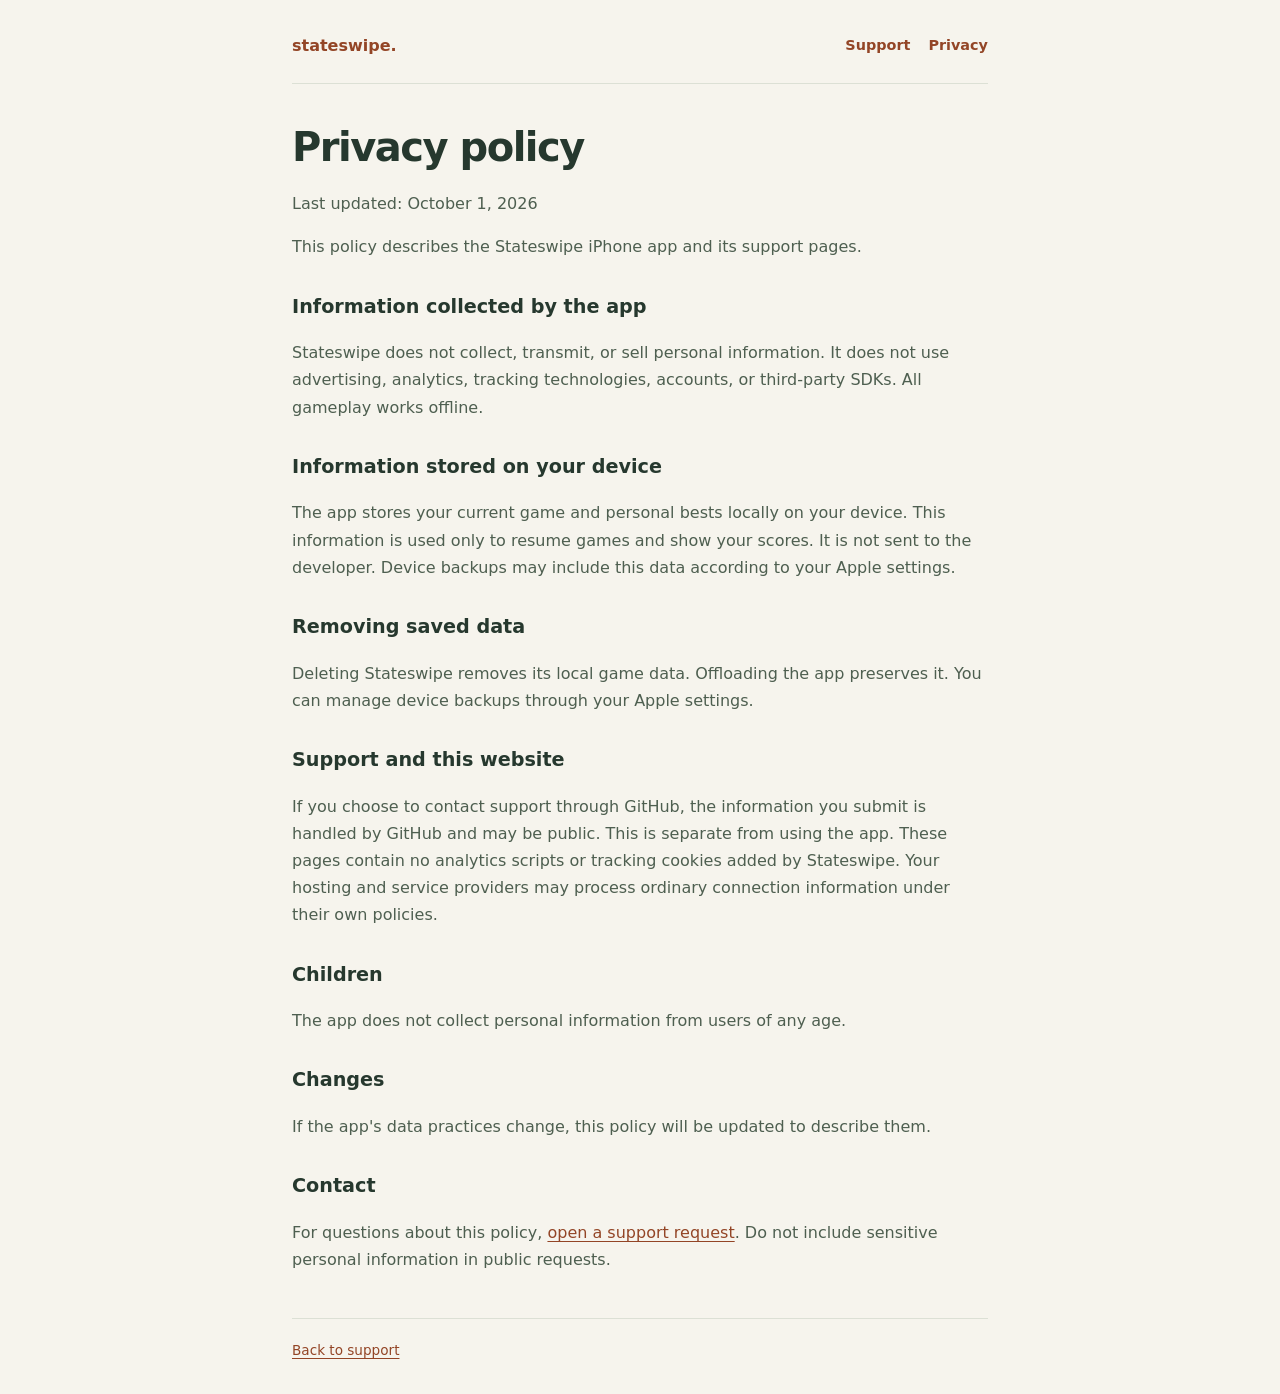
==== docs/privacy.html @ 34044676 "My existing Xcode work" ====
<!doctype html><html lang="en"><head><meta charset="utf-8"><meta name="viewport" content="width=device-width,initial-scale=1"><title>Stateswipe Privacy Policy</title><meta name="description" content="Stateswipe works offline and does not collect personal data."><link rel="stylesheet" href="site.css"></head><body><header><a href="index.html">stateswipe.</a><nav aria-label="Main"><a href="index.html">Support</a><a href="privacy.html" aria-current="page">Privacy</a></nav></header><main><h1>Privacy policy</h1><p>Last updated: October 1, 2026</p><p>This policy describes the Stateswipe iPhone app and its support pages.</p><h2>Information collected by the app</h2><p>Stateswipe does not collect, transmit, or sell personal information. It does not use advertising, analytics, tracking technologies, accounts, or third-party SDKs. All gameplay works offline.</p><h2>Information stored on your device</h2><p>The app stores your current game and personal bests locally on your device. This information is used only to resume games and show your scores. It is not sent to the developer. Device backups may include this data according to your Apple settings.</p><h2>Removing saved data</h2><p>Deleting Stateswipe removes its local game data. Offloading the app preserves it. You can manage device backups through your Apple settings.</p><h2>Support and this website</h2><p>If you choose to contact support through GitHub, the information you submit is handled by GitHub and may be public. This is separate from using the app. These pages contain no analytics scripts or tracking cookies added by Stateswipe. Your hosting and service providers may process ordinary connection information under their own policies.</p><h2>Children</h2><p>The app does not collect personal information from users of any age.</p><h2>Changes</h2><p>If the app's data practices change, this policy will be updated to describe them.</p><h2>Contact</h2><p>For questions about this policy, <a href="https://github.com/riverdevprojects/state-swipe/issues/new">open a support request</a>. Do not include sensitive personal information in public requests.</p></main><footer><a href="index.html">Back to support</a></footer></body></html>
---- docs/site.css ----
:root{color-scheme:light;font-family:system-ui,-apple-system,sans-serif;color:#26382e;background:#f6f4ed}*{box-sizing:border-box}body{max-width:740px;margin:0 auto;padding:32px 22px;line-height:1.7}header{display:flex;gap:20px;align-items:center;justify-content:space-between;padding-bottom:24px;border-bottom:1px solid #dce0d5}header a{font-weight:700;text-decoration:none}nav{display:flex;gap:18px;font-size:.9rem}a{color:#934526;text-underline-offset:3px}a:focus-visible{outline:3px solid #df5c36;outline-offset:5px}h1{font-size:2.5rem;line-height:1.15;letter-spacing:-1.5px;margin:40px 0 20px}h2{font-size:1.2rem;margin-top:30px}p,li{color:#4e5f50}footer{margin-top:45px;padding-top:20px;border-top:1px solid #dce0d5;font-size:.85rem}.note{padding:18px;background:white;border:1px solid #e0e4d8;border-radius:14px}
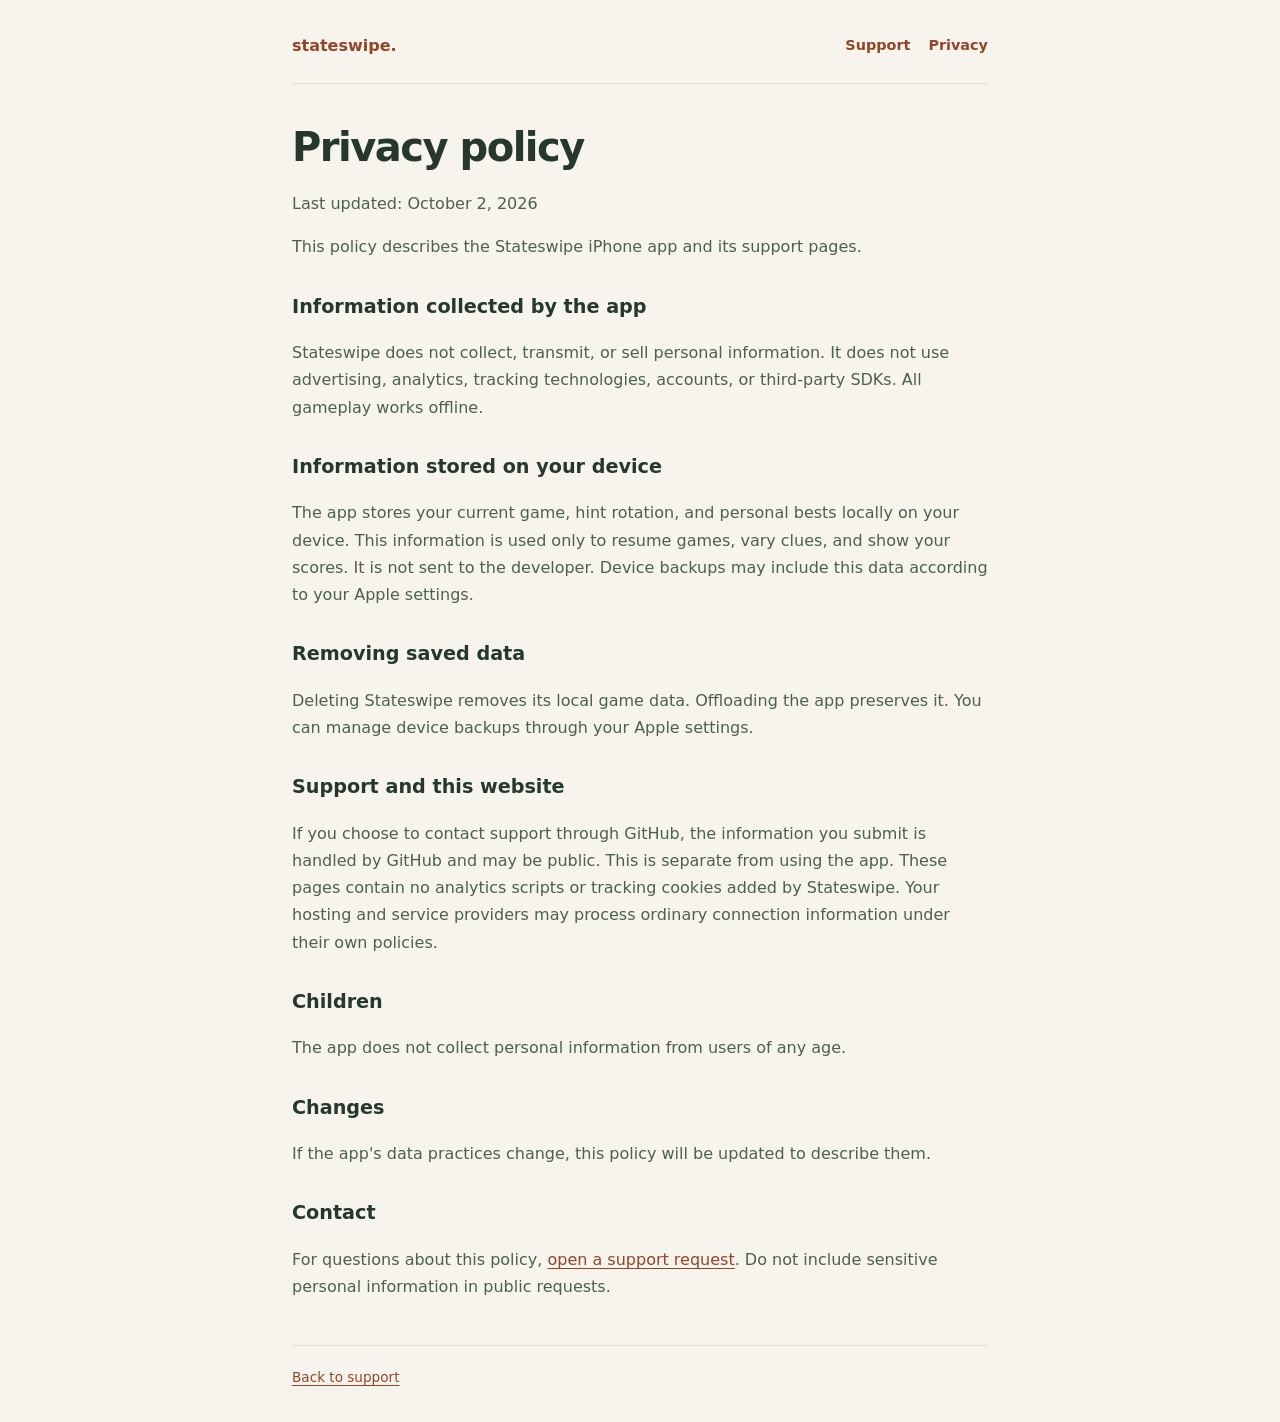
==== commit 3bd2da29: "Add abbreviation bonus and rotating state hint database" ====
--- a/docs/privacy.html
+++ b/docs/privacy.html
@@ -1 +1 @@
-<!doctype html><html lang="en"><head><meta charset="utf-8"><meta name="viewport" content="width=device-width,initial-scale=1"><title>Stateswipe Privacy Policy</title><meta name="description" content="Stateswipe works offline and does not collect personal data."><link rel="stylesheet" href="site.css"></head><body><header><a href="index.html">stateswipe.</a><nav aria-label="Main"><a href="index.html">Support</a><a href="privacy.html" aria-current="page">Privacy</a></nav></header><main><h1>Privacy policy</h1><p>Last updated: October 1, 2026</p><p>This policy describes the Stateswipe iPhone app and its support pages.</p><h2>Information collected by the app</h2><p>Stateswipe does not collect, transmit, or sell personal information. It does not use advertising, analytics, tracking technologies, accounts, or third-party SDKs. All gameplay works offline.</p><h2>Information stored on your device</h2><p>The app stores your current game and personal bests locally on your device. This information is used only to resume games and show your scores. It is not sent to the developer. Device backups may include this data according to your Apple settings.</p><h2>Removing saved data</h2><p>Deleting Stateswipe removes its local game data. Offloading the app preserves it. You can manage device backups through your Apple settings.</p><h2>Support and this website</h2><p>If you choose to contact support through GitHub, the information you submit is handled by GitHub and may be public. This is separate from using the app. These pages contain no analytics scripts or tracking cookies added by Stateswipe. Your hosting and service providers may process ordinary connection information under their own policies.</p><h2>Children</h2><p>The app does not collect personal information from users of any age.</p><h2>Changes</h2><p>If the app's data practices change, this policy will be updated to describe them.</p><h2>Contact</h2><p>For questions about this policy, <a href="https://github.com/riverdevprojects/state-swipe/issues/new">open a support request</a>. Do not include sensitive personal information in public requests.</p></main><footer><a href="index.html">Back to support</a></footer></body></html>
+<!doctype html><html lang="en"><head><meta charset="utf-8"><meta name="viewport" content="width=device-width,initial-scale=1"><title>Stateswipe Privacy Policy</title><meta name="description" content="Stateswipe works offline and does not collect personal data."><link rel="stylesheet" href="site.css"></head><body><header><a href="index.html">stateswipe.</a><nav aria-label="Main"><a href="index.html">Support</a><a href="privacy.html" aria-current="page">Privacy</a></nav></header><main><h1>Privacy policy</h1><p>Last updated: October 2, 2026</p><p>This policy describes the Stateswipe iPhone app and its support pages.</p><h2>Information collected by the app</h2><p>Stateswipe does not collect, transmit, or sell personal information. It does not use advertising, analytics, tracking technologies, accounts, or third-party SDKs. All gameplay works offline.</p><h2>Information stored on your device</h2><p>The app stores your current game, hint rotation, and personal bests locally on your device. This information is used only to resume games, vary clues, and show your scores. It is not sent to the developer. Device backups may include this data according to your Apple settings.</p><h2>Removing saved data</h2><p>Deleting Stateswipe removes its local game data. Offloading the app preserves it. You can manage device backups through your Apple settings.</p><h2>Support and this website</h2><p>If you choose to contact support through GitHub, the information you submit is handled by GitHub and may be public. This is separate from using the app. These pages contain no analytics scripts or tracking cookies added by Stateswipe. Your hosting and service providers may process ordinary connection information under their own policies.</p><h2>Children</h2><p>The app does not collect personal information from users of any age.</p><h2>Changes</h2><p>If the app's data practices change, this policy will be updated to describe them.</p><h2>Contact</h2><p>For questions about this policy, <a href="https://github.com/riverdevprojects/state-swipe/issues/new">open a support request</a>. Do not include sensitive personal information in public requests.</p></main><footer><a href="index.html">Back to support</a></footer></body></html>
